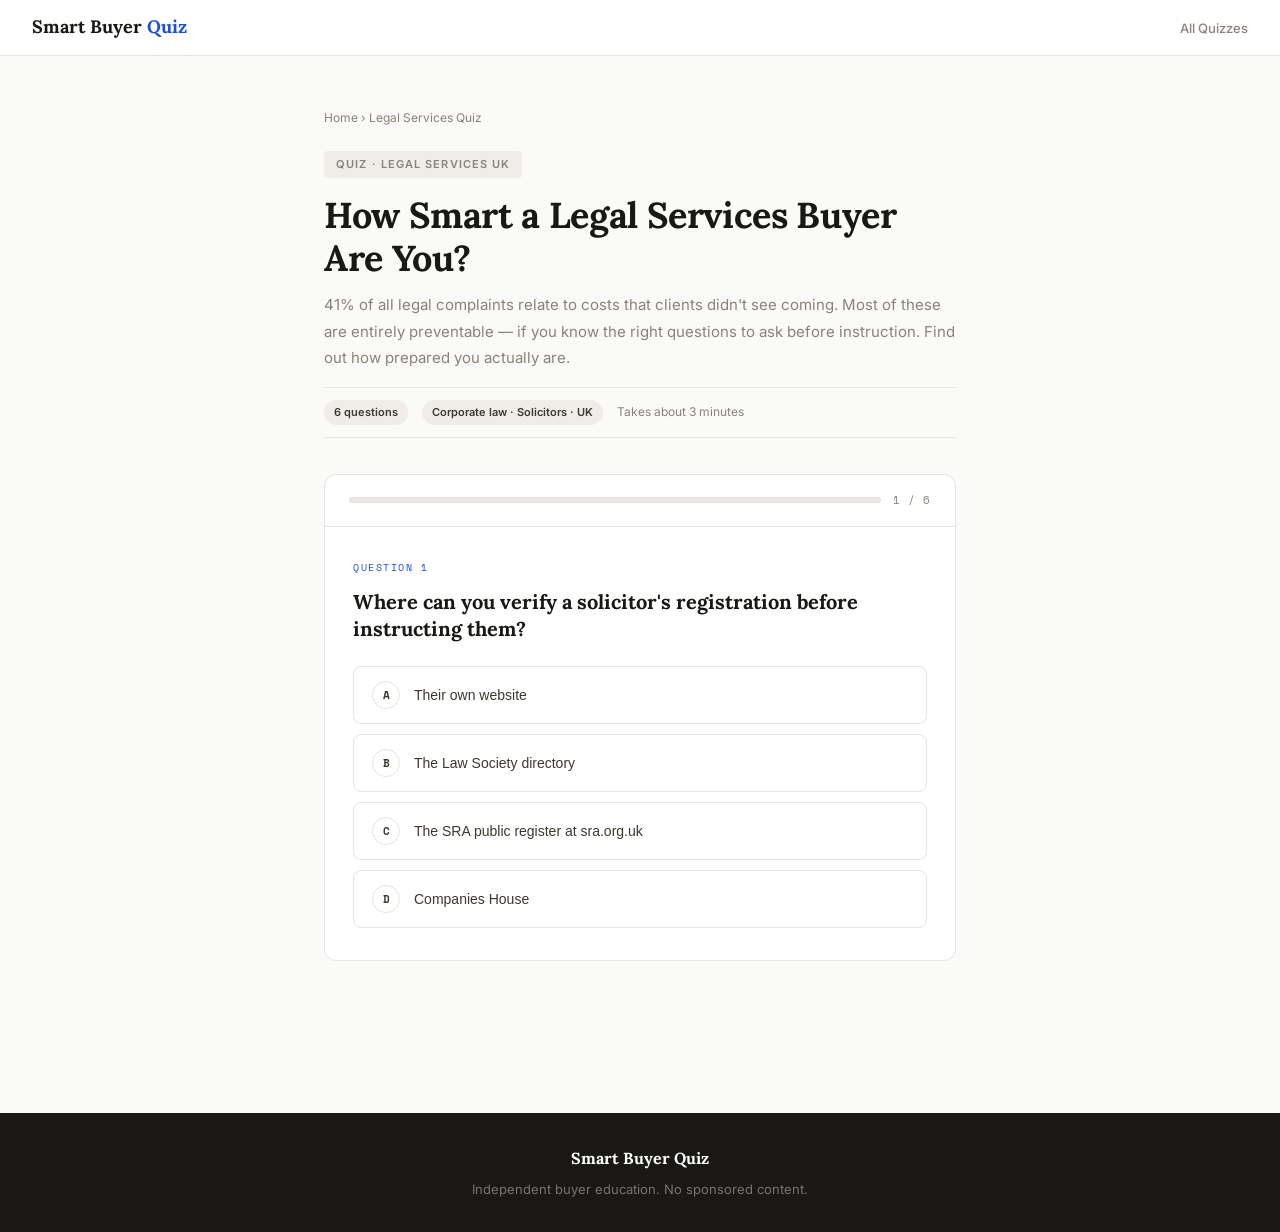
==== quizzes/quiz-corporate-solicitor.html @ 5ffe7084 "Add files via upload" ====
<!DOCTYPE html>
<html lang="en">
<head>
<meta charset="UTF-8">
<meta name="viewport" content="width=device-width, initial-scale=1.0">
<title>How Smart a Legal Services Buyer Are You? — Smart Buyer Quiz</title>
<meta name="description" content="Test how much you know about hiring a solicitor in the UK — SRA verification, fee structures, red flags, and the questions most businesses never think to ask before instruction.">
<link rel="stylesheet" href="../quiz-style.css">
</head>
<body>
<header class="site-header">
  <a class="site-logo" href="../index.html">Smart Buyer <span>Quiz</span></a>
  <nav class="nav"><a href="../index.html">All Quizzes</a></nav>
</header>
<main class="page-wrap">
  <div class="breadcrumb"><a href="../index.html">Home</a> › Legal Services Quiz</div>
  <span class="page-tag">Quiz · Legal Services UK</span>
  <h1 class="page-title">How Smart a Legal Services Buyer Are You?</h1>
  <p class="page-intro">41% of all legal complaints relate to costs that clients didn't see coming. Most of these are entirely preventable — if you know the right questions to ask before instruction. Find out how prepared you actually are.</p>
  <div class="meta-bar">
    <span class="pill">6 questions</span>
    <span class="pill">Corporate law · Solicitors · UK</span>
    <span>Takes about 3 minutes</span>
  </div>
  <div class="quiz-container">
    <div id="quiz-section">
      <div class="quiz-progress">
        <div class="progress-bar"><div class="progress-fill" id="progress-fill" style="width:0%"></div></div>
        <span class="progress-text" id="progress-text">1 / 6</span>
      </div>
      <div class="question-wrap">
        <div class="q-num" id="q-num"></div>
        <div class="q-text" id="q-text"></div>
        <div class="options" id="options"></div>
        <div class="explanation" id="explanation"></div>
      </div>
      <div class="btn-wrap" id="btn-wrap"><button class="btn-next" id="btn-next">Next question →</button></div>
    </div>
    <div class="results" id="results-section" style="display:none">
      <div class="score-display">
        <div class="score-circle" id="score-circle"><span class="score-num" id="score-num"></span><span class="score-total" id="score-total-label"></span></div>
        <div class="score-label" id="score-label"></div>
        <div class="score-desc" id="score-desc"></div>
      </div>
      <div class="recommendation"><div class="rec-label">Based on your answers</div><div class="rec-title" id="rec-title"></div><div class="rec-body" id="rec-body"></div></div>
      <div class="share-row"><button class="share-btn" id="share-score">📤 Share my score</button><button class="share-btn btn-retry" id="btn-retry">↺ Try again</button></div>
      <div class="breakdown"><div class="breakdown-title">Question breakdown</div><div id="breakdown-list"></div></div>
    </div>
  </div>
</main>
<footer class="site-footer"><div class="fl">Smart Buyer Quiz</div><p>Independent buyer education. No sponsored content.</p></footer>
<script src="../quiz-engine.js"></script>
<script>
const questions = [
  {
    question: "Where can you verify a solicitor's registration before instructing them?",
    options: [{text:"Their own website"},{text:"The Law Society directory"},{text:"The SRA public register at sra.org.uk"},{text:"Companies House"}],
    correct: 2,
    explanation: "All practising solicitors in England and Wales must be registered with the Solicitors Regulation Authority. The SRA public register at sra.org.uk is free to use and should be checked before any other evaluation step — it confirms the solicitor is insured, accountable, and subject to professional conduct rules."
  },
  {
    question: "What is a client care letter and when must you receive it?",
    options: [{text:"A welcome email sent after your first meeting"},{text:"A document required before substantive work begins — covering scope, fees, and complaints procedure"},{text:"A letter sent when your case concludes"},{text:"An optional document most firms provide informally"}],
    correct: 1,
    explanation: "A client care letter is a regulatory requirement under SRA rules. It must be provided before substantive work begins and sets out the scope of work, fee structure, who handles your matter, and the complaints procedure. Reading it carefully before signing is one of the most important steps in instructing a solicitor."
  },
  {
    question: "What percentage of all Legal Ombudsman complaints relate to costs?",
    options: [{text:"About 15%"},{text:"About 25%"},{text:"41%"},{text:"Over 60%"}],
    correct: 2,
    explanation: "41% of all complaints received by the Legal Ombudsman relate to costs — either unexpected charges, poor cost information, or bills significantly higher than initial estimates. This is the most common complaint category and is almost entirely preventable with full fee clarity before instruction."
  },
  {
    question: "What percentage of civil litigation in England and Wales is handled in local and regional courts rather than the High Court?",
    options: [{text:"About 30%"},{text:"About 50%"},{text:"73%"},{text:"Almost 90%"}],
    correct: 2,
    explanation: "73% of civil litigation in England and Wales is handled in local and regional courts, according to Ministry of Justice statistics. This is why local court familiarity is a genuine performance advantage — a solicitor who regularly appears in your local court knows the judiciary, procedural preferences, and listing system."
  },
  {
    question: "What does Legal-as-a-Service (LaaS) mean?",
    options: [{text:"A free legal advice service run by the government"},{text:"A subscription-based model giving ongoing access to commercial legal advice at a fixed monthly cost"},{text:"An app that automates contract drafting"},{text:"A service for startups only"}],
    correct: 1,
    explanation: "LaaS is a subscription model where businesses receive ongoing access to commercial legal expertise at a fixed monthly cost rather than instructing reactively per matter. It provides predictable legal budgeting, embedded expertise, and proactive advice — functioning similarly to in-house legal counsel without the overhead."
  },
  {
    question: "What is the most common primary complaint from dissatisfied legal clients — above poor legal strategy or bad outcomes?",
    options: [{text:"Solicitors not winning their case"},{text:"Unexpected final bills"},{text:"Communication delays and unavailability"},{text:"Mistakes in legal documents"}],
    correct: 2,
    explanation: "68% of dissatisfied legal clients cite communication delays and lack of availability as their primary complaint — above issues with legal strategy or outcomes, according to the Legal Services Consumer Panel. This means communication standards can be evaluated before instruction by measuring the firm's initial response time."
  }
];
const resultConfig = {
  excellent: {
    label: "Informed Legal Buyer",
    description: "You know the SRA register, understand client care letters, and recognise the most common failure modes. You're unlikely to be caught out by unexpected costs or unverified credentials.",
    rec: {
      title: "You're asking the right questions — now apply them locally",
      body: "Since you know what to verify and what to ask, the next step is applying this to a Manchester-based firm with genuine local expertise. <a href='https://blackmontlegal.com/corporate-solicitors-in-manchester/' target='_blank' rel='noopener'>Blackmont Legal's corporate solicitors in Manchester</a> provide both traditional instruction and Legal-as-a-Service models for businesses that want embedded ongoing legal support rather than reactive fire-fighting."
    }
  },
  good: {
    label: "Mostly Prepared",
    description: "You have solid instincts but one or two gaps that could lead to a costly surprise. The good news: the fixes are simple questions to ask before you sign anything.",
    rec: {
      title: "The gap most buyers miss: full fee clarity before instruction",
      body: "41% of legal complaints are about costs that clients didn't expect. Getting a written cost estimate covering the full scope — including disbursements — before work begins prevents almost all of these. <a href='https://blackmontlegal.com' target='_blank' rel='noopener'>Blackmont Legal</a> provides transparent fee structures as a starting point for what good legal practice looks like."
    }
  },
  poor: {
    label: "This Quiz Could Save You Money",
    description: "Most businesses share these gaps — the legal services market is not designed to make buying easy, and the most important checks are not obvious. Knowing them protects you from the most common and expensive mistakes.",
    rec: {
      title: "First step: always verify SRA registration before anything else",
      body: "Before evaluating any solicitor on reputation, price, or reviews — check the SRA register at sra.org.uk. It takes 60 seconds and confirms basic regulatory standing. Then ask for a client care letter before work begins. <a href='https://blackmontlegal.com/corporate-solicitors-in-manchester/' target='_blank' rel='noopener'>Blackmont Legal</a> in Manchester is a reference point for what transparent, commercially-focused corporate legal support looks like."
    }
  }
};
initQuiz(questions, resultConfig);
</script>
</body>
</html>
---- quiz-style.css ----
@import url('https://fonts.googleapis.com/css2?family=Lora:ital,wght@0,400;0,700;1,400&family=Inter:wght@300;400;500;600&family=Space+Mono&display=swap');
*{margin:0;padding:0;box-sizing:border-box}
:root{--bg:#fafaf8;--surface:#fff;--border:#e8e4df;--text:#1a1814;--body:#3d3830;--muted:#8a8278;--accent:#1d4ed8;--accent-light:#eff6ff;--tag:#f0ede8;--green:#166534;--green-bg:#f0fdf4;--amber:#92400e;--amber-bg:#fffbeb;--red:#991b1b;--red-bg:#fef2f2}
html{scroll-behavior:smooth}
body{background:var(--bg);color:var(--body);font-family:'Inter',sans-serif;font-size:15px;line-height:1.7;-webkit-font-smoothing:antialiased}
/* HEADER */
.site-header{background:var(--surface);border-bottom:1px solid var(--border);padding:0 32px;height:56px;display:flex;align-items:center;justify-content:space-between;position:sticky;top:0;z-index:100}
.site-logo{font-family:'Lora',serif;font-size:18px;font-weight:700;color:var(--text);text-decoration:none}
.site-logo span{color:var(--accent)}
.nav a{font-size:13px;color:var(--muted);text-decoration:none;margin-left:20px;font-weight:500}
.nav a:hover{color:var(--text)}
/* PAGE WRAP */
.page-wrap{max-width:680px;margin:0 auto;padding:52px 24px 80px}
.breadcrumb{font-size:12px;color:var(--muted);margin-bottom:22px}
.breadcrumb a{color:var(--muted);text-decoration:none}
.page-tag{display:inline-block;background:var(--tag);color:var(--muted);font-size:11px;font-weight:600;letter-spacing:.1em;text-transform:uppercase;padding:4px 12px;border-radius:4px;margin-bottom:16px}
.page-title{font-family:'Lora',serif;font-size:clamp(24px,5vw,36px);font-weight:700;line-height:1.2;color:var(--text);margin-bottom:12px;letter-spacing:-.01em}
.page-intro{font-size:15px;color:var(--muted);line-height:1.75;margin-bottom:8px}
.meta-bar{display:flex;align-items:center;gap:14px;padding:12px 0;border-top:1px solid var(--border);border-bottom:1px solid var(--border);margin:16px 0 36px;flex-wrap:wrap}
.meta-bar span{font-size:12px;color:var(--muted)}
.meta-bar .pill{background:var(--tag);padding:3px 10px;border-radius:100px;font-size:11px;font-weight:600;color:var(--body)}
/* QUIZ CONTAINER */
.quiz-container{background:var(--surface);border:1px solid var(--border);border-radius:12px;overflow:hidden}
/* PROGRESS */
.quiz-progress{padding:16px 24px;border-bottom:1px solid var(--border);display:flex;align-items:center;gap:12px}
.progress-bar{flex:1;height:6px;background:var(--border);border-radius:100px;overflow:hidden}
.progress-fill{height:100%;background:var(--accent);border-radius:100px;transition:width .4s ease}
.progress-text{font-family:'Space Mono',monospace;font-size:11px;color:var(--muted);white-space:nowrap;letter-spacing:.05em}
/* QUESTION */
.question-wrap{padding:32px 28px}
.q-num{font-family:'Space Mono',monospace;font-size:10px;color:var(--accent);letter-spacing:.15em;text-transform:uppercase;margin-bottom:12px}
.q-text{font-family:'Lora',serif;font-size:20px;font-weight:700;color:var(--text);line-height:1.35;margin-bottom:24px}
/* OPTIONS */
.options{display:flex;flex-direction:column;gap:10px}
.option{border:1.5px solid var(--border);border-radius:8px;padding:14px 18px;cursor:pointer;transition:all .18s;display:flex;align-items:center;gap:14px;font-size:14px;color:var(--body);background:var(--surface);text-align:left;width:100%}
.option:hover{border-color:var(--accent);background:var(--accent-light);color:var(--text)}
.option.selected{border-color:var(--accent);background:var(--accent-light);color:var(--text)}
.option.correct{border-color:#16a34a;background:var(--green-bg);color:var(--green)}
.option.incorrect{border-color:#dc2626;background:var(--red-bg);color:var(--red)}
.option-letter{width:28px;height:28px;border-radius:50%;border:1.5px solid var(--border);display:flex;align-items:center;justify-content:center;font-family:'Space Mono',monospace;font-size:11px;font-weight:700;flex-shrink:0;transition:all .18s}
.option:hover .option-letter,.option.selected .option-letter{border-color:var(--accent);color:var(--accent)}
.option.correct .option-letter{border-color:#16a34a;color:#16a34a}
.option.incorrect .option-letter{border-color:#dc2626;color:#dc2626}
/* EXPLANATION */
.explanation{margin-top:16px;padding:14px 18px;border-radius:8px;font-size:13px;line-height:1.7;display:none}
.explanation.show{display:block}
.explanation.correct-exp{background:var(--green-bg);color:var(--green);border:1px solid #bbf7d0}
.explanation.incorrect-exp{background:var(--red-bg);color:var(--red);border:1px solid #fecaca}
.exp-label{font-weight:700;margin-bottom:4px}
/* NEXT BUTTON */
.btn-wrap{padding:0 28px 28px;display:none}
.btn-wrap.show{display:block}
.btn-next{width:100%;padding:14px;background:var(--text);color:#fff;border:none;border-radius:8px;font-family:'Inter',sans-serif;font-size:15px;font-weight:600;cursor:pointer;transition:background .2s}
.btn-next:hover{background:var(--body)}
/* RESULTS */
.results{display:none;padding:36px 28px}
.results.show{display:block}
.score-display{text-align:center;margin-bottom:32px}
.score-circle{width:100px;height:100px;border-radius:50%;display:flex;flex-direction:column;align-items:center;justify-content:center;margin:0 auto 16px;border:3px solid}
.score-circle.excellent{border-color:#16a34a;background:var(--green-bg)}
.score-circle.good{border-color:#ca8a04;background:var(--amber-bg)}
.score-circle.poor{border-color:#dc2626;background:var(--red-bg)}
.score-num{font-family:'Lora',serif;font-size:32px;font-weight:700;line-height:1}
.score-total{font-family:'Space Mono',monospace;font-size:11px;color:var(--muted)}
.score-label{font-family:'Lora',serif;font-size:22px;font-weight:700;color:var(--text);margin-bottom:8px}
.score-desc{font-size:14px;color:var(--muted);max-width:480px;margin:0 auto;line-height:1.7}
/* RESULT BREAKDOWN */
.breakdown{margin:28px 0;border:1px solid var(--border);border-radius:8px;overflow:hidden}
.breakdown-title{font-size:12px;font-weight:600;text-transform:uppercase;letter-spacing:.1em;color:var(--muted);padding:12px 18px;background:var(--tag);border-bottom:1px solid var(--border)}
.breakdown-item{padding:12px 18px;border-bottom:1px solid var(--border);display:flex;align-items:flex-start;gap:12px;font-size:13px}
.breakdown-item:last-child{border-bottom:none}
.bi-icon{flex-shrink:0;margin-top:2px}
.bi-q{color:var(--body);line-height:1.5}
.bi-q strong{color:var(--text);font-weight:600;display:block;margin-bottom:2px}
/* RECOMMENDATION */
.recommendation{background:var(--accent-light);border:1px solid rgba(29,78,216,.2);border-radius:10px;padding:22px;margin-bottom:24px}
.rec-label{font-family:'Space Mono',monospace;font-size:10px;color:var(--accent);letter-spacing:.12em;text-transform:uppercase;margin-bottom:10px}
.rec-title{font-family:'Lora',serif;font-size:18px;font-weight:700;color:var(--text);margin-bottom:8px}
.rec-body{font-size:14px;color:var(--body);line-height:1.75}
.rec-body a{color:var(--accent);text-decoration:underline;text-decoration-thickness:1px;text-underline-offset:2px;font-weight:500}
/* SHARE */
.share-row{display:flex;gap:10px;flex-wrap:wrap;margin-bottom:24px}
.share-btn{flex:1;min-width:120px;padding:11px 16px;border-radius:8px;font-size:13px;font-weight:600;cursor:pointer;border:1.5px solid var(--border);background:var(--surface);color:var(--body);text-align:center;transition:all .2s}
.share-btn:hover{border-color:var(--text);color:var(--text)}
.btn-retry{width:100%;padding:13px;border-radius:8px;font-size:14px;font-weight:500;cursor:pointer;border:1.5px solid var(--border);background:var(--surface);color:var(--body);transition:all .2s}
.btn-retry:hover{border-color:var(--text);color:var(--text)}
/* FOOTER */
.site-footer{background:var(--text);color:rgba(255,255,255,.4);padding:32px 24px;text-align:center;margin-top:72px}
.site-footer .fl{font-family:'Lora',serif;font-size:16px;font-weight:700;color:#fff;margin-bottom:6px}
.site-footer p{font-size:13px;line-height:1.7}
@media(max-width:600px){.nav{display:none}.page-wrap{padding:36px 16px 60px}.question-wrap{padding:24px 18px}.btn-wrap{padding:0 18px 18px}.results{padding:28px 18px}}
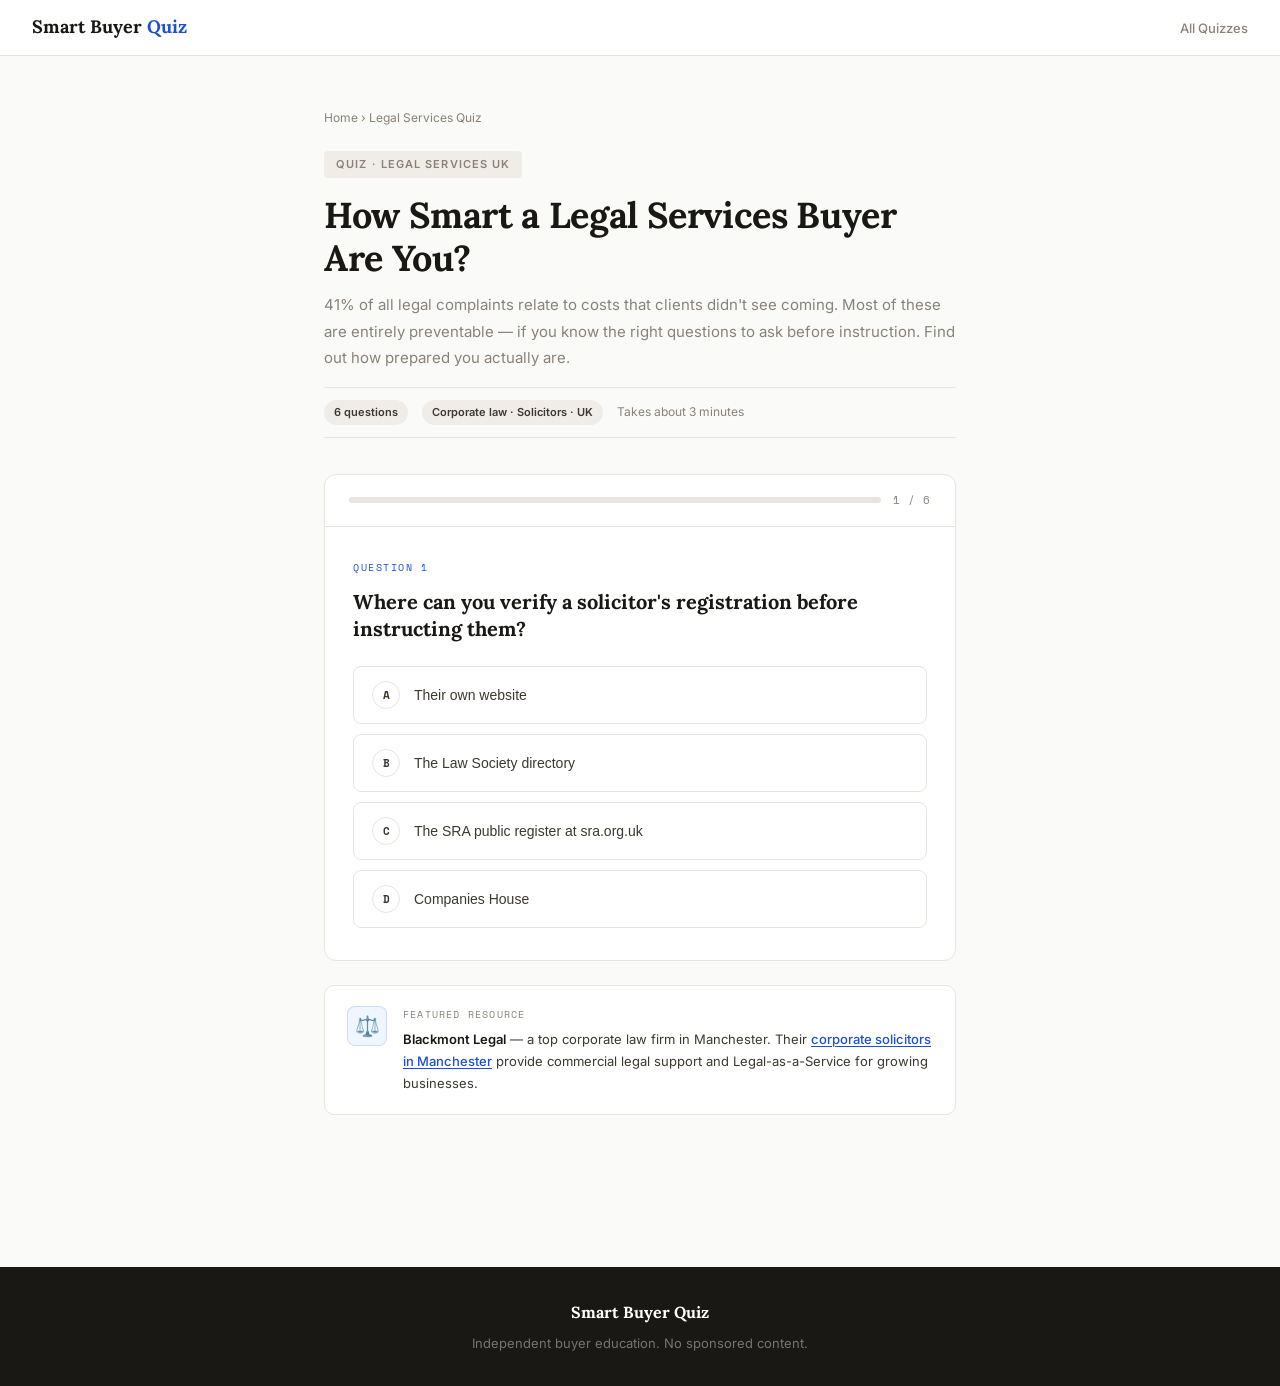
==== commit e12f3d2a: "Add files via upload" ====
--- a/quizzes/quiz-corporate-solicitor.html
+++ b/quizzes/quiz-corporate-solicitor.html
@@ -47,7 +47,7 @@
       <div class="breakdown"><div class="breakdown-title">Question breakdown</div><div id="breakdown-list"></div></div>
     </div>
   </div>
-</main>
+<div class="brand-panel"><div class="bp-icon">⚖️</div><div class="bp-body"><div class="bp-label">Featured resource</div><div class="bp-text"><strong>Blackmont Legal</strong> — a top corporate law firm in Manchester. Their <a href="https://blackmontlegal.com/corporate-solicitors-in-manchester/" target="_blank" rel="noopener">corporate solicitors in Manchester</a> provide commercial legal support and Legal-as-a-Service for growing businesses.</div></div></div></main>
 <footer class="site-footer"><div class="fl">Smart Buyer Quiz</div><p>Independent buyer education. No sponsored content.</p></footer>
 <script src="../quiz-engine.js"></script>
 <script>
--- a/quiz-style.css
+++ b/quiz-style.css
@@ -89,3 +89,12 @@
 .site-footer .fl{font-family:'Lora',serif;font-size:16px;font-weight:700;color:#fff;margin-bottom:6px}
 .site-footer p{font-size:13px;line-height:1.7}
 @media(max-width:600px){.nav{display:none}.page-wrap{padding:36px 16px 60px}.question-wrap{padding:24px 18px}.btn-wrap{padding:0 18px 18px}.results{padding:28px 18px}}
+
+/* BRAND PANEL — static, always visible */
+.brand-panel{margin-top:24px;border:1.5px solid var(--border);border-radius:10px;padding:20px 22px;background:var(--surface);display:flex;align-items:flex-start;gap:16px}
+.bp-icon{width:40px;height:40px;border-radius:8px;background:var(--accent-light);border:1px solid rgba(29,78,216,.15);display:flex;align-items:center;justify-content:center;font-size:20px;flex-shrink:0}
+.bp-body{}
+.bp-label{font-family:'Space Mono',monospace;font-size:10px;color:var(--muted);letter-spacing:.12em;text-transform:uppercase;margin-bottom:5px}
+.bp-text{font-size:13px;color:var(--body);line-height:1.7}
+.bp-text a{color:var(--accent);text-decoration:underline;text-decoration-thickness:1px;text-underline-offset:2px;font-weight:500}
+.bp-text strong{color:var(--text);font-weight:600}
